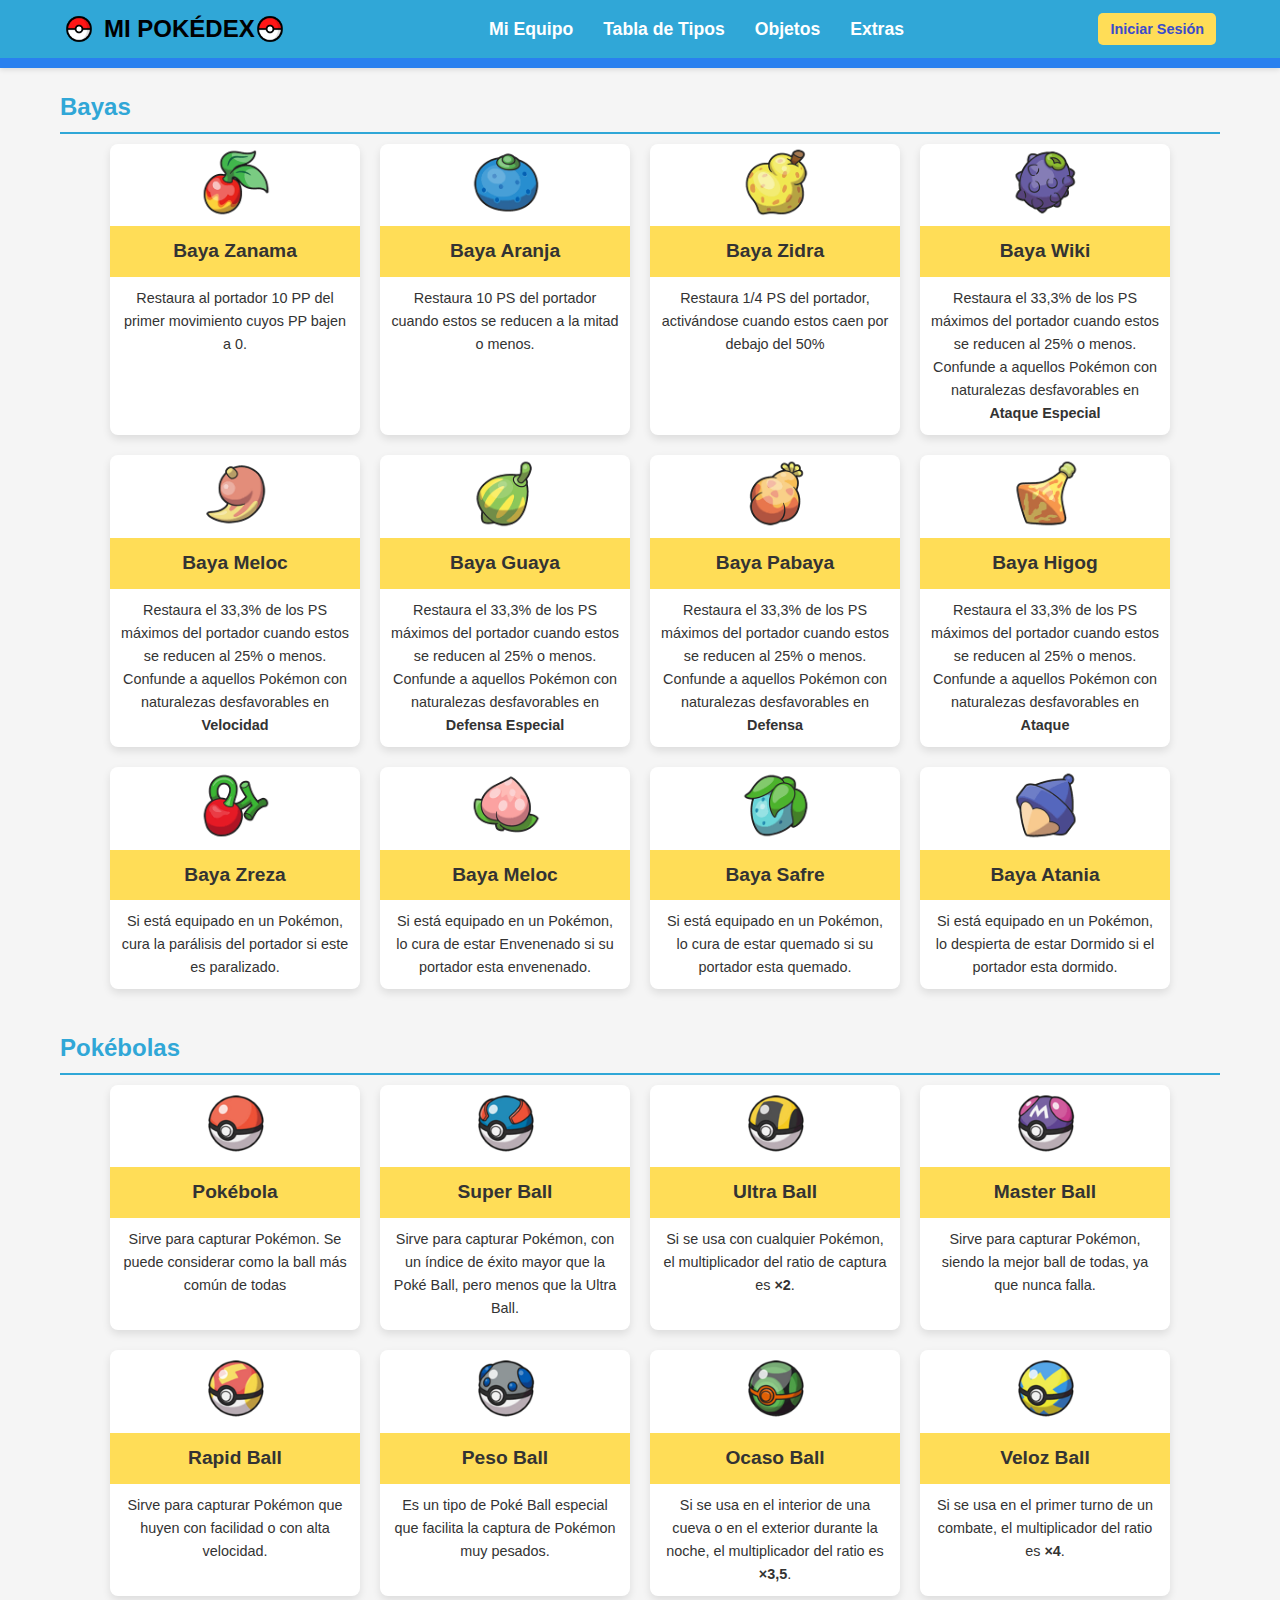
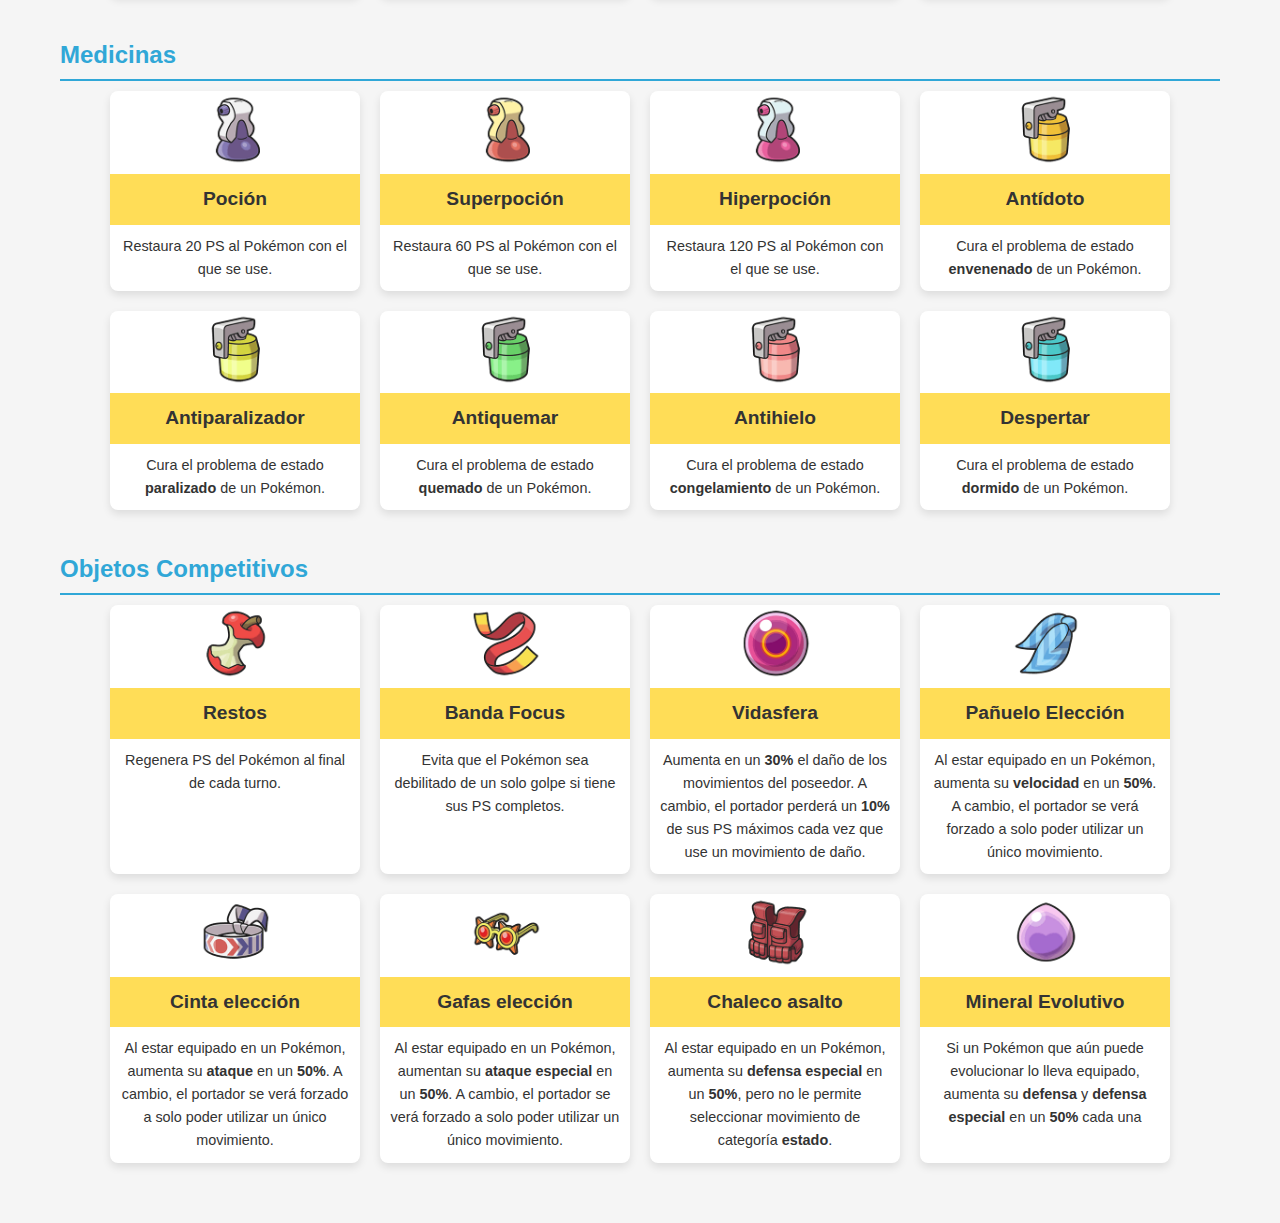
==== objetos.html @ 427c8044 "Se agregó sección "Objetos", utilizando flexbox y propiedades de posicionamiento CSS." ====
<!DOCTYPE html>
<html lang="es">
<head>
    <meta charset="UTF-8">
    <meta name="viewport" content="width=device-width, initial-scale=1.0">
    <title>Objetos - Mi Pokédex</title>
    <link rel="stylesheet" href="css/styles.css">
    <link rel="stylesheet" href="css/objects.css">
</head>
<body>
    <nav class="navbar">

        <div class="logo">
            <img src="images/pokeball_icon.png" alt="Pokébola" class="pokeball">
            <span class="title">Mi Pokédex</span>
            <img src="images/pokeball_icon.png" alt="Pokébola" class="pokeball">
        </div>
        <button class="menu-toggle" onclick="toggleMenu()">&#9776;</button>
        <ul class="nav-links">
            <li><a href="index.html">Mi Equipo</a></li>
            <li><a href="#">Tabla de Tipos</a></li>
            <li><a href="objetos.html">Objetos</a></li>
            <li><a href="#extras">Extras</a></li>
        </ul>
        <div class="actions">
            <button class="btn-login">Iniciar Sesión</button>
        </div>
    </nav>
    <main class="container">
        <!-- Bayas -->
        <section class="category">
            <h2>Bayas</h2>
            <div class="items">
                <div class="item">
                    <img src="images/baya_zanama.png" alt="Baya Zanama">
                    <h3>Baya Zanama</h3>
                    <p>Restaura al portador 10 PP del primer movimiento cuyos PP bajen a 0.</p>
                </div>
                <div class="item">
                    <img src="images/baya_aranja.png" alt="Baya Aranja">
                    <h3>Baya Aranja</h3>
                    <p>Restaura 10 PS del portador cuando estos se reducen a la mitad o menos.</p>
                </div>
                <div class="item">
                    <img src="images/baya_zidra.png" alt="Baya Zidra">
                    <h3>Baya Zidra</h3>
                    <p>Restaura 1/4 PS del portador, activándose cuando estos caen por debajo del 50%</p>
                </div>
                <div class="item">
                    <img src="images/baya_wiki.png" alt="Baya Wiki">
                    <h3>Baya Wiki</h3>
                    <p>Restaura el 33,3% de los PS máximos del portador cuando estos se reducen al 25% o menos. Confunde a aquellos Pokémon con naturalezas desfavorables en <b>Ataque Especial</b></p>
                </div>
                <div class="item">
                    <img src="images/baya_ango.png" alt="Baya Ango">
                    <h3>Baya Meloc</h3>
                    <p>Restaura el 33,3% de los PS máximos del portador cuando estos se reducen al 25% o menos. Confunde a aquellos Pokémon con naturalezas desfavorables en <b>Velocidad</b></p>
                </div>
                <div class="item">
                    <img src="images/baya_guaya.png" alt="Baya Guaya">
                    <h3>Baya Guaya</h3>
                    <p>Restaura el 33,3% de los PS máximos del portador cuando estos se reducen al 25% o menos. Confunde a aquellos Pokémon con naturalezas desfavorables en <b>Defensa Especial</b></p>
                </div>
                <div class="item">
                    <img src="images/baya_pabaya.png" alt="Baya Pabaya">
                    <h3>Baya Pabaya</h3>
                    <p>Restaura el 33,3% de los PS máximos del portador cuando estos se reducen al 25% o menos. Confunde a aquellos Pokémon con naturalezas desfavorables en <b>Defensa</b></p>
                </div>
                <div class="item">
                    <img src="images/baya_higog.png" alt="Baya Higog">
                    <h3>Baya Higog</h3>
                    <p>Restaura el 33,3% de los PS máximos del portador cuando estos se reducen al 25% o menos. Confunde a aquellos Pokémon con naturalezas desfavorables en <b>Ataque</b></p>
                </div>
                <div class="item">
                    <img src="images/baya_zreza.png" alt="Baya Zreza">
                    <h3>Baya Zreza</h3>
                    <p>Si está equipado en un Pokémon, cura la parálisis del portador si este es paralizado.</p>
                </div>
                <div class="item">
                    <img src="images/baya_meloc.png" alt="Baya Meloc">
                    <h3>Baya Meloc</h3>
                    <p>Si está equipado en un Pokémon, lo cura de estar Envenenado si su portador esta envenenado.</p>
                </div>
                <div class="item">
                    <img src="images/baya_safre.png" alt="Baya Safre">
                    <h3>Baya Safre</h3>
                    <p>Si está equipado en un Pokémon, lo cura de estar quemado si su portador esta quemado.</p>
                </div>
                <div class="item">
                    <img src="images/baya_atania.png" alt="Baya Atania">
                    <h3>Baya Atania</h3>
                    <p>Si está equipado en un Pokémon, lo despierta de estar Dormido si el portador esta dormido.</p>
                </div>
            </div>
        </section>
        <!-- Pokébolas -->
        <section class="category">
            <h2>Pokébolas</h2>
            <div class="items">
                <div class="item">
                    <img src="images/pokeball.png" alt="Pokéball">
                    <h3>Pokébola</h3>
                    <p>Sirve para capturar Pokémon. Se puede considerar como la ball más común de todas</p>
                </div>
                <div class="item">
                    <img src="images/superball.png" alt="Super Ball">
                    <h3>Super Ball</h3>
                    <p>Sirve para capturar Pokémon, con un índice de éxito mayor que la Poké Ball, pero menos que la Ultra Ball.</p>
                </div>
                <div class="item">
                    <img src="images/ultraball.png" alt="Ultra Ball">
                    <h3>Ultra Ball</h3>
                    <p>Si se usa con cualquier Pokémon, el multiplicador del ratio de captura es <b>×2</b>.</p>
                </div>
                <div class="item">
                    <img src="images/masterball.png" alt="Master Ball">
                    <h3>Master Ball</h3>
                    <p>Sirve para capturar Pokémon, siendo la mejor ball de todas, ya que nunca falla.</p>
                </div>
                <div class="item">
                    <img src="images/rapidball.png" alt="Rapid Ball">
                    <h3>Rapid Ball</h3>
                    <p>Sirve para capturar Pokémon que huyen con facilidad o con alta velocidad.</p>
                </div>
                <div class="item">
                    <img src="images/pesoball.png" alt="Peso Ball">
                    <h3>Peso Ball</h3>
                    <p>Es un tipo de Poké Ball especial que facilita la captura de Pokémon muy pesados.</p>
                </div>
                <div class="item">
                    <img src="images/ocasoball.png" alt="Ocaso Ball">
                    <h3>Ocaso Ball</h3>
                    <p>Si se usa en el interior de una cueva o en el exterior durante la noche, el multiplicador del ratio es <b>×3,5</b>.</p>
                </div>
                <div class="item">
                    <img src="images/velozball.png" alt="Veloz Ball">
                    <h3>Veloz Ball</h3>
                    <p>Si se usa en el primer turno de un combate, el multiplicador del ratio es <b>×4</b>.</p>
                </div>
            </div>
        </section>
        <!-- Medicinas -->
        <section class="category">
            <h2>Medicinas</h2>
            <div class="items">
                <div class="item">
                    <img src="images/pocion.png" alt="Poción">
                    <h3>Poción</h3>
                    <p>Restaura 20 PS al Pokémon con el que se use.</p>
                </div>
                <div class="item">
                    <img src="images/superpocion.png" alt="Superpoción">
                    <h3>Superpoción</h3>
                    <p>Restaura 60 PS al Pokémon con el que se use.</p>
                </div>
                <div class="item">
                    <img src="images/hiperpocion.png" alt="Hiperpoción">
                    <h3>Hiperpoción</h3>
                    <p>Restaura 120 PS al Pokémon con el que se use.</p>
                </div>
                <div class="item">
                    <img src="images/antidoto.png" alt="Antídoto">
                    <h3>Antídoto</h3>
                    <p>Cura el problema de estado <b>envenenado</b> de un Pokémon.</p>
                </div>
                <div class="item">
                    <img src="images/antiparalizador.png" alt="Antiparalizador">
                    <h3>Antiparalizador</h3>
                    <p>Cura el problema de estado <b>paralizado</b> de un Pokémon.</p>
                </div>
                <div class="item">
                    <img src="images/antiquemar.png" alt="Antiquemar">
                    <h3>Antiquemar</h3>
                    <p>Cura el problema de estado <b>quemado</b> de un Pokémon.</p>
                </div>
                <div class="item">
                    <img src="images/antihielo.png" alt="Antihielo">
                    <h3>Antihielo</h3>
                    <p>Cura el problema de estado <b>congelamiento</b> de un Pokémon.</p>
                </div>
                <div class="item">
                    <img src="images/despertar.png" alt="Despertar">
                    <h3>Despertar</h3>
                    <p>Cura el problema de estado <b>dormido</b> de un Pokémon.</p>
                </div>
            </div>
        </section>
        <!-- Objetos Competitivos -->
        <section class="category">
            <h2>Objetos Competitivos</h2>
            <div class="items">
                <div class="item">
                    <img src="images/restos.png" alt="Restos">
                    <h3>Restos</h3>
                    <p>Regenera PS del Pokémon al final de cada turno.</p>
                </div>
                <div class="item">
                    <img src="images/banda_aguante.png" alt="Banda Aguante">
                    <h3>Banda Focus</h3>
                    <p>Evita que el Pokémon sea debilitado de un solo golpe si tiene sus PS completos.</p>
                </div>
                <div class="item">
                    <img src="images/vidasfera.png" alt="Vidasfera">
                    <h3>Vidasfera</h3>
                    <p>Aumenta en un <b>30%</b> el daño de los movimientos del poseedor. A cambio, el portador perderá un <b>10%</b> de sus PS máximos cada vez que use un movimiento de daño.</p>
                </div>
                <div class="item">
                    <img src="images/panuelo_eleccion.png" alt="Pañuelo elección">
                    <h3>Pañuelo Elección</h3>
                    <p>Al estar equipado en un Pokémon, aumenta su <b>velocidad</b> en un <b>50%</b>. A cambio, el portador se verá forzado a solo poder utilizar un único movimiento.</p>
                </div>
                <div class="item">
                    <img src="images/cinta_eleccion.png" alt="Cinta elección">
                    <h3>Cinta elección</h3>
                    <p>Al estar equipado en un Pokémon, aumenta su <b>ataque</b> en un <b>50%</b>. A cambio, el portador se verá forzado a solo poder utilizar un único movimiento.</p>
                </div>
                <div class="item">
                    <img src="images/gafas_eleccion.png" alt="Gafas elección">
                    <h3>Gafas elección</h3>
                    <p>Al estar equipado en un Pokémon, aumentan su <b>ataque especial</b> en un <b>50%</b>. A cambio, el portador se verá forzado a solo poder utilizar un único movimiento.</p>
                </div>
                <div class="item">
                    <img src="images/chaleco_asalto.png" alt="Chaleco asalto">
                    <h3>Chaleco asalto</h3>
                    <p>Al estar equipado en un Pokémon, aumenta su <b>defensa especial</b> en un <b>50%</b>, pero no le permite seleccionar movimiento de categoría <b>estado</b>.</p>
                </div>
                <div class="item">
                    <img src="images/mineral_evolutivo.png" alt="Mineral Evolutivo">
                    <h3>Mineral Evolutivo</h3>
                    <p>Si un Pokémon que aún puede evolucionar lo lleva equipado, aumenta su <b>defensa</b> y <b>defensa especial</b> en un <b>50%</b> cada una</p>
                </div>
            </div>
        </section>
    </main>
</body>
</html>
---- css/styles.css ----
* {
    padding: 0;
    margin: 0;
    box-sizing: border-box;
}

/* Estilo general */
body {
    font-family: "Poppins", sans-serif;
    line-height: 1.6;
    margin: 0;
    background-color: #f0f8ff; /* Alice Blue */
    color: #333;
    box-sizing: border-box;
}
/* General */
.navbar {
    display: flex;
    justify-content: space-between; /* Distribuye los elementos de forma equitativa */
    align-items: center; /* Alinea verticalmente los elementos */
    background-color: #30A7D7;
    padding: 10px 5%; /* Reduce el padding para que no sea tan ancho */
    color: white;
    box-shadow: 0 2px 5px rgba(0, 0, 0, 0.1);
    border-bottom: 10px solid #2980EF;
    position: relative;
}

/* Logo */
.logo {
    display: flex;
    align-items: center; /* Alinea el logo verticalmente */
}

.logo .pokeball {
    width: 30px;
    height: auto;
    margin-right: 10px; /* Da espacio al título */
}

.logo .title {
    font-size: 1.5em;
    font-weight: bold;
    text-transform: uppercase;
}

/* Enlaces de navegación */
.nav-links {
    list-style: none;
    padding: 0;
    margin: 0;
    display: flex;
    justify-content: center; /* Centra los enlaces */
    flex-grow: 1; /* Permite que ocupe el espacio restante */
}

.nav-links li {
    margin: 0 15px; /* Espaciado entre los enlaces */
}

.nav-links a {
    text-decoration: none;
    color: white;
    font-weight: bold;
    font-size: 1.1em;
    transition: color 0.3s;
}

.nav-links a:hover {
    color: #FFDD57;
}

/* Botón de inicio de sesión */
.actions {
    display: flex;
    justify-content: flex-end; /* Alinea el botón a la derecha */
    align-items: center;
}

.btn-login {
    background-color: #FFDD57;
    border: none;
    padding: 8px 12px;
    border-radius: 5px;
    color: #3B4CCA;
    font-weight: bold;
    cursor: pointer;
    font-size: 0.9em;
    transition: background-color 0.3s;
}

.btn-login:hover {
    background-color: #FFC107;
}
.menu-toggle{
    display: none;
}

/* Media Queries para Pantallas Pequeñas */
@media (max-width: 930px) {
    .navbar {
        padding: 10px 5%; /* Ajuste de padding para pantallas pequeñas */
        flex-direction: column; /* Apila los elementos de la navbar */
        align-items: center; /* Centra los elementos en la pantalla */
    }

    /* Logo */
    .logo {
        display: flex;
        justify-content: center; /* Centra el logo */
        margin-bottom: 10px; /* Espacio debajo del logo */
    }

    .logo .pokeball {
        width: 25px; /* Ajusta el tamaño del logo */
        height: auto;
        margin-right: 8px; /* Espacio entre la pokeball y el título */
    }

    .logo .title {
        font-size: 1.2em; /* Reduce el tamaño del texto */
    }

    /* Enlaces de navegación */
    .nav-links {
        list-style: none;
        padding: 0;
        margin: 0;
        display: none; /* Oculta los enlaces de forma predeterminada */
        flex-direction: column; /* Los enlaces estarán en columna */
        align-items: center; /* Centra los enlaces */
        width: 100%; /* Asegura que los enlaces ocupen toda la pantalla */
        text-align: center;
    }

    .nav-links li {
        margin: 10px 0; /* Espacio entre los enlaces */
    }

    .nav-links a {
        text-decoration: none;
        color: white;
        font-weight: bold;
        font-size: 1.1em;
        transition: color 0.3s;
    }

    .nav-links a:hover {
        color: #FFDD57;
    }

    /* Botón de inicio de sesión */
    .actions {
        display: flex;
        justify-content: center; /* Centra el botón de inicio de sesión */
        margin-top: 10px; /* Espacio superior */
        width: 100%; /* Asegura que el botón ocupe toda la pantalla */
    }

    .btn-login {
        background-color: #FFDD57;
        border: none;
        padding: 12px 20px;
        border-radius: 5px;
        color: #3B4CCA;
        font-weight: bold;
        cursor: pointer;
        font-size: 1em;
        transition: background-color 0.3s;
        width: 50%; /* El botón ocupará el 80% del ancho de la pantalla */
        text-align: center;
    }

    .btn-login:hover {
        background-color: #FFC107;
    }

    /* Botón de menú hamburguesa */
    .menu-toggle {
        display: block; /* Muestra el botón de menú hamburguesa en pantallas pequeñas */
        background-color: #30A7D7;
        border: none;
        color: white;
        font-size: 1.5em;
        padding: 10px;
        cursor: pointer;
        position: absolute;
        right: 10px;
        top: 10px;
    }

    /* Mostrar el menú cuando se haga clic en el menú hamburguesa */
    .nav-links.active {
        display: flex; /* Muestra los enlaces de navegación cuando se activa */
    }

    .pokemon {
        height: 1500px;
    }
}

/* Header */
#main-header {
    background-color: #30A7D7;
    color: white;
    text-align: center;
    padding: 1em;
    border-bottom: 10px solid #2980EF;
}

.header-icon {
    display: inline-block;
    width: 40px;
    height: auto;
    vertical-align: middle;
    margin: 0 15px;
}

.title {
    display: inline-block;
    margin: 0;
    color: black;
    vertical-align: middle;
}

/* Pokedex */
.pokedex {
    padding: 1em;
    text-align: center;
}

.pokedex h2 {
    margin: 30px 0;
    font-size: 1.8em;
}

.pokedex h3 {
    text-align: left; /* Asegura que todos los h3 estén alineados a la izquierda */
    margin: 20px 0; /* Separación superior e inferior */
    font-size: 1.5em;
    color: #555;
}

.pokemon {
    display: inline-block;
    width: 40%; /* Ajuste para permitir dos por fila */
    min-width: 300px;
    margin: 1%;
    background-color: #ffffff;
    border: 1px solid #ddd;
    border-radius: 8px;
    vertical-align: top; /* Alinear correctamente */
    transition: transform 0.3s;
}

.pokemon:hover {
    transform: scale(1.05);
    box-shadow: 0 4px 8px rgba(0, 0, 0, 0.2);
}

/* Estilo del nombre del Pokémon */
.pokemon-name {
    display: block;
    font-size: 1.5em;
    color: #333333; /* Gris oscuro */
    margin-bottom: 0.5em;
    text-transform: uppercase;
}

/* Imagen del Pokémon */
.pokemon img {
    display: block;
    width: 250px;
    height: auto;
    margin: 0 auto 1em;
}

/* Tipos */
.type {
    display: inline-block;
    padding: 0.3em 0.6em;
    border-radius: 4px;
    color: white;
    font-size: 1em;
    text-transform: capitalize;
}

.water {
    background-color: #2980EF; /* Dodger Blue */
}

.electric {
    background-color: #FAC000; /* Amarillo eléctrico */
}

.fire {
    background-color: #E62829; /* Tomato */
}
.flying {
    background-color: #81B9EF;
}
.grass {
    background-color: #3FA129;
}
.poison {
    background-color: #8F41CB;
}
.fairy {
    background-color: #EF71EF;
}
.ghost {
    background-color: #704170;
}
.normal {
    background-color: #9FA19F;
}

.moves .electric {
    background-color: rgb(250, 192, 0, 0.5);
}

.moves .electric:hover {
    background-color: rgb(250, 192, 0, 1);
    color: white;
}

.moves .steel {
    background-color: rgb(96, 162, 185, 0.5);
}

.moves .steel:hover {
    background-color: rgb(96, 162, 185, 1);
    color: white;
}

.moves .normal {
    background-color: rgb(159, 161, 159, 0.5);
}

.moves .normal:hover {
    background-color: rgb(159, 161, 159, 1);
    color: white;
}

.moves .fire {
    background-color: rgb(230, 40, 41, 0.5);
}

.moves .fire:hover {
    background-color: rgb(230, 40, 41, 1);
    color: white;
}

.moves .dragon {
    background-color: rgb(80, 97, 225, 0.5);
}

.moves .dragon:hover {
    background-color: rgb(80, 97, 225, 1);
    color: white;
}

.moves .ground {
    background-color: rgb(145, 82, 33, 0.5);
}

.moves .ground:hover {
    background-color: rgb(145, 82, 33, 1);
    color: white;
}

.moves .flying {
    background-color: rgb(129, 185, 239, 0.5);
}

.moves .flying:hover {
    background-color: rgb(129, 185, 239, 1);
    color: white;
}

.moves .grass {
    background-color: rgb(63, 161, 41, 0.5);
}

.moves .grass:hover {
    background-color: rgb(63, 161, 41, 1);
    color: white;
}

.moves .poison {
    background-color: rgb(143, 65, 203, 0.5);
}

.moves .poison:hover {
    background-color: rgb(143, 65, 203, 1);
    color: white;
}

.moves .ghost {
    background-color: rgb(112, 65, 112, 0.5);
}

.moves .ghost:hover {
    background-color: rgb(112, 65, 112, 1);
    color: white;
}

.moves .psychic {
    background-color: rgb(239, 65, 121, 0.5);
}

.moves .psychic:hover {
    background-color: rgb(239, 65, 121, 1);
    color: white;
}

.moves .dark {
    background-color: rgb(80, 65, 63, 0.5);
}

.moves .dark:hover {
    background-color: rgb(80, 65, 63, 1);
    color: white;
}

.moves .fairy {
    background-color: rgb(239, 113, 239, 0.5);
}

.moves .fairy:hover {
    background-color: rgb(239, 113, 239, 1);
    color: white;
}

.moves .fighting {
    background-color: rgb(255, 128, 0, 0.5);
}

.moves .fighting:hover {
    background-color: rgb(255, 128, 0, 1);
    color: white;
}

/* Estadísticas */
.stats {
    display: block;
    font-size: 1em;
    margin-top: 0.5em;
    text-align: left;
    padding: 0 1em;
}

.stats p {
    margin: 15px 0;
    margin-left: 10px;
}


/* Pseudoclases */
.pokemon:active {
    background-color: #ffcccb; /* Misty Rose */
    border-color: #ff4500; /* Orange Red */
}
/* Evoluciones */
.evolutions {
    margin-top: 1em;
    padding: 0 1em;
}

.evolution-line {
    display: inline-block;
    text-align: center;
    margin: 1em 0;
}

.evolution-stage {
    display: inline-block;
    text-align: center;
    margin: 0 10px;
    vertical-align: middle;
    position: relative;
}

.evolution-stage img {
    display: inline-block;
    width: 100px;
    height: auto;
}

.arrow {
    display: inline-block;
    font-size: 2em;
    color: #333;
    vertical-align: middle;
    position: relative;
    top: -20px;
    margin: 0 5px;
}

/* Movimientos */
.moves {
    margin-top: 1em;
    margin-bottom: 1.5em;
    padding: 0 1em;
}

.moves ul {
    list-style-type: none;
    padding: 0;
}

.moves li {
    background-color: #fff8dc; /* Cornsilk */
    margin: 5px 50px;
    padding: 5px;
    border-radius: 4px;
    border: 1px solid #ddd;
}
---- css/objects.css ----
/* General */
body {
    font-family: "Poppins", sans-serif;
    margin: 0;
    padding: 0;
    box-sizing: border-box;
    background-color: #f5f5f5;
    color: #333;
}

/* Header */
.header {
    background-color: #30A7D7;
    color: white;
    text-align: center;
    padding: 20px 10px;
    position: relative;
}

.header h1 {
    margin: 0;
    font-size: 2em;
    text-transform: uppercase;
}

/* Main container */
.container {
    padding: 20px;
    max-width: 1200px;
    margin: 0 auto;
}

/* Category section */
.category {
    margin-bottom: 40px;
}

.category h2 {
    text-align: left;
    color: #30A7D7;
    margin-bottom: 10px;
    border-bottom: 2px solid #30A7D7;
    padding-bottom: 5px;
}

/* Items container */
.items {
    display: flex;
    gap: 20px;
    flex-wrap: wrap; /* Responsive */
    justify-content: center;
}

/* Individual item */
.item {
    background: white;
    border-radius: 8px;
    box-shadow: 0 4px 8px rgba(0, 0, 0, 0.1);
    overflow: hidden;
    text-align: center;
    flex: 1 1 calc(25% - 20px); /* 4 items por fila en pantallas grandes */
    max-width: 250px;
    position: relative; /* Para ajustar elementos internamente */
}

.item img {
    width: 30%;
    height: auto;
}

.item h3 {
    background-color: #FFDD57;
    margin: 0;
    padding: 10px;
    font-size: 1.2em;
}

.item p {
    padding: 10px;
    font-size: 0.9em;
}

/* Hover effect */
.item:hover {
    transform: translateY(-5px);
    transition: transform 0.3s ease, box-shadow 0.3s ease;
    box-shadow: 0 6px 12px rgba(0, 0, 0, 0.2);
}

/* Responsive Design */
@media (max-width: 768px) {
    .item {
        flex: 1 1 calc(50% - 20px); /* 2 items por fila en pantallas medianas */
    }
}

@media (max-width: 480px) {
    .item {
        flex: 1 1 100%; /* 1 item por fila en pantallas pequeñas */
    }

    .header h1 {
        font-size: 1.5em;
    }
}
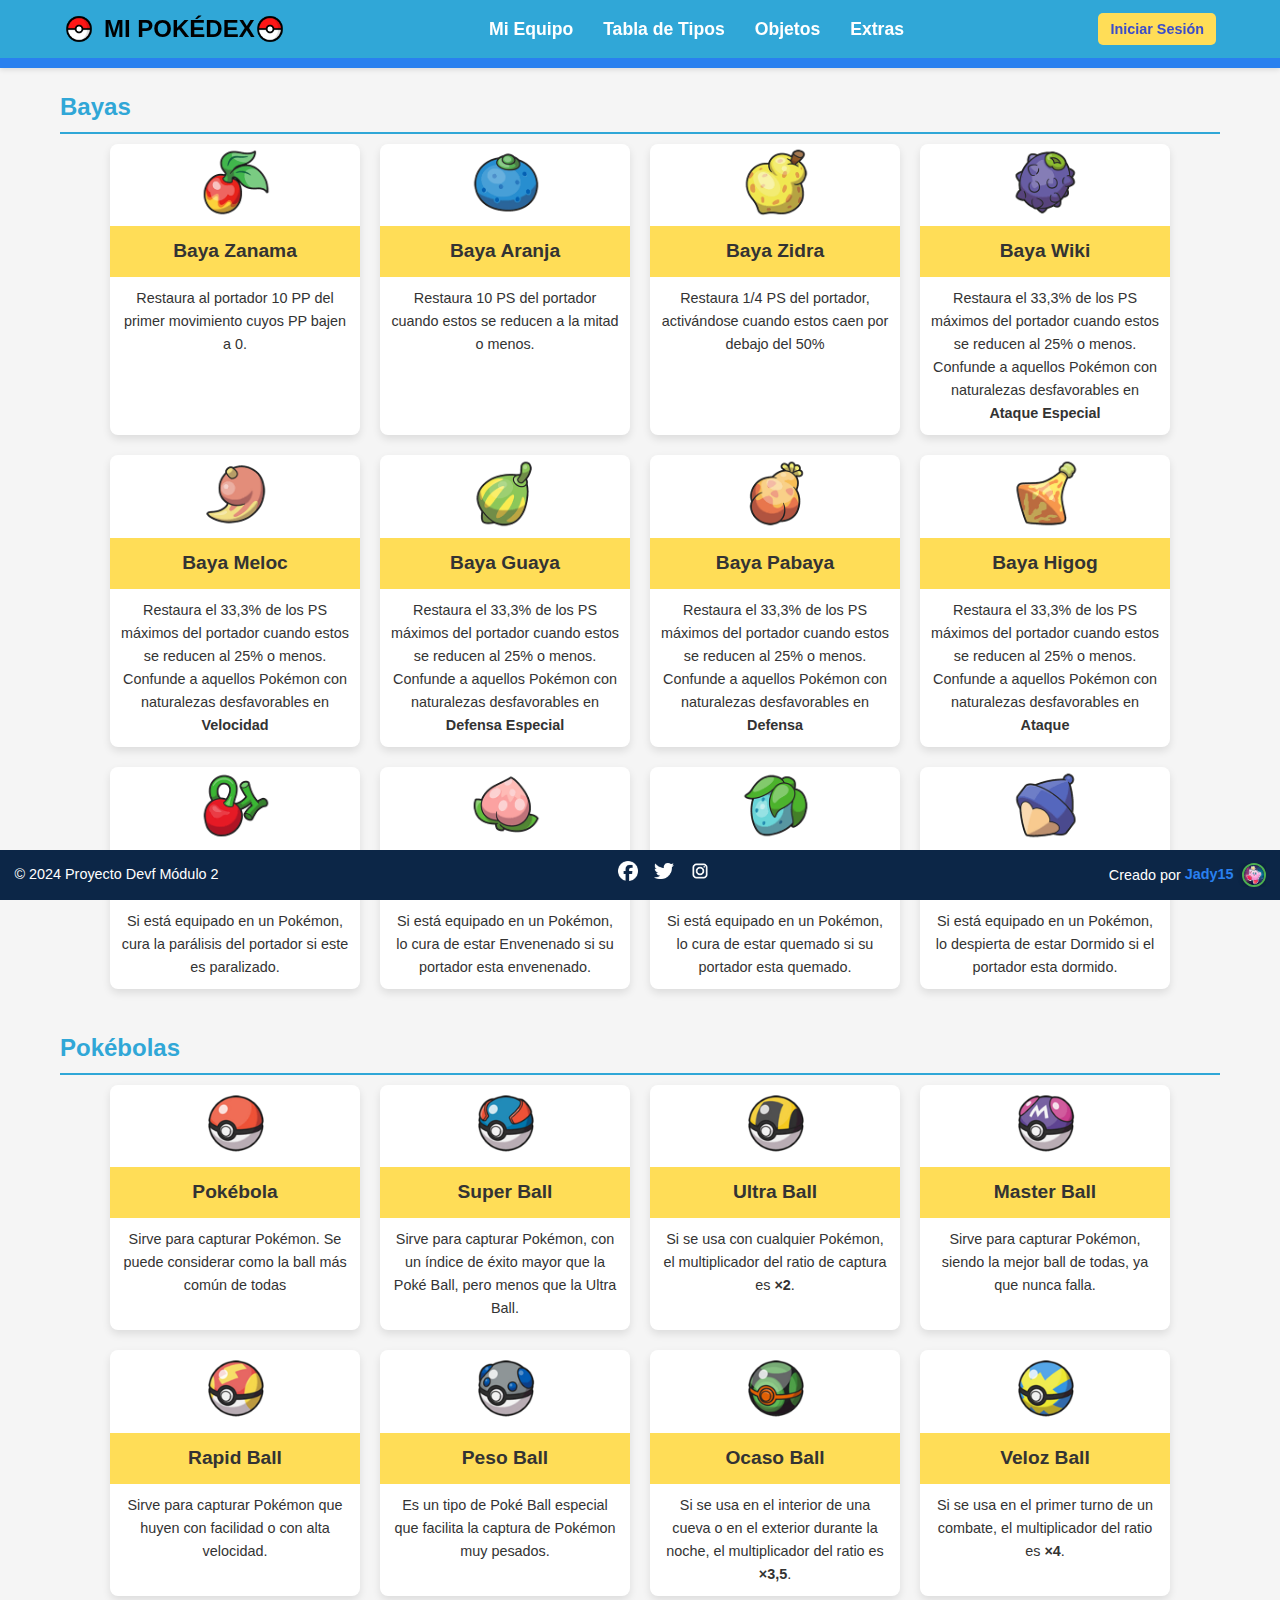
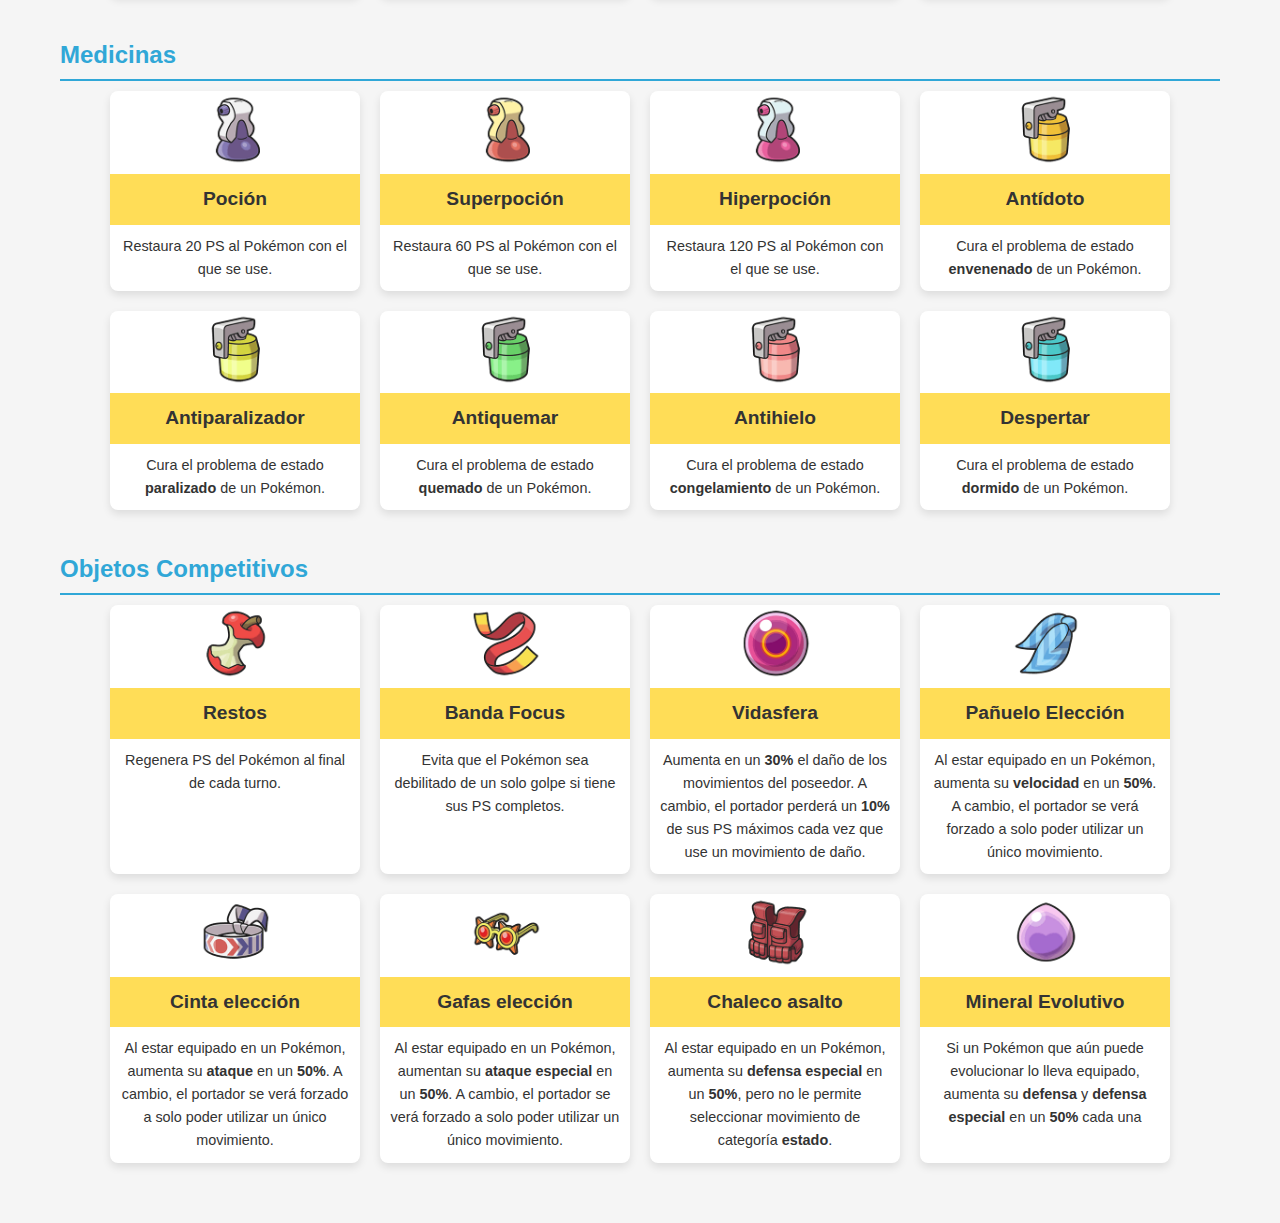
==== commit d91dfdd0: "Integración de footer en la parte inferior de la página." ====
--- a/objetos.html
+++ b/objetos.html
@@ -6,6 +6,12 @@
     <title>Objetos - Mi Pokédex</title>
     <link rel="stylesheet" href="css/styles.css">
     <link rel="stylesheet" href="css/objects.css">
+    <script>
+        function toggleMenu() {
+            const navLinks = document.querySelector('.nav-links');
+            navLinks.classList.toggle('active');  // Cambia la visibilidad de los enlaces de navegación
+        }
+    </script>
 </head>
 <body>
     <nav class="navbar">
@@ -232,5 +238,38 @@
             </div>
         </section>
     </main>
+    <!-- Footer -->
+    <footer class="footer">
+        <!-- Derechos reservados -->
+        <div class="footer-section">
+            <p>&copy; 2024 Proyecto Devf Módulo 2</p>
+        </div>
+        
+        <!-- Redes sociales -->
+        <div class="footer-section social-icons">
+            <a href="https://facebook.com" target="_blank" aria-label="Facebook">
+                <img src="images/facebook-logo.png" alt="Facebook">
+            </a>
+            <a href="https://twitter.com" target="_blank" aria-label="Twitter">
+                <img src="images/twitter-logo.png" alt="Twitter">
+            </a>
+            <a href="https://instagram.com" target="_blank" aria-label="Instagram">
+                <img src="images/instagram-logo.png" alt="Instagram">
+            </a>
+        </div>
+
+        <!-- Autor -->
+        <div class="footer-section">
+            <p>
+                Creado por 
+                <a href="https://github.com/Jady15" target="_blank" class="github-footer">
+                    Jady15 
+                    <span class="profile-photo">
+                        <img src="images/profile.png" alt="Foto de perfil de Jady15">
+                    </span>
+                </a>
+            </p>
+        </div>
+    </footer>
 </body>
 </html>--- a/css/styles.css
+++ b/css/styles.css
@@ -13,6 +13,10 @@
     color: #333;
     box-sizing: border-box;
 }
+
+main {
+    margin-bottom: 75px;
+}
 /* General */
 .navbar {
     display: flex;
@@ -23,7 +27,9 @@
     color: white;
     box-shadow: 0 2px 5px rgba(0, 0, 0, 0.1);
     border-bottom: 10px solid #2980EF;
-    position: relative;
+    position: sticky;
+    top: 0; /* Se pega en la parte superior cuando llegamos a esa posición */
+    z-index: 1000; /* Asegura que se mantenga sobre el contenido */
 }
 
 /* Logo */
@@ -516,3 +522,77 @@
     border-radius: 4px;
     border: 1px solid #ddd;
 }
+
+/* Footer */
+.footer {
+    position: fixed;
+    bottom: 0;
+    left: 0;
+    right: 0;
+    background-color: #0C2647;
+    color: #fff;
+    padding: 0 1em;
+    display: flex;
+    justify-content: space-between;
+    align-items: center;
+    height: 50px;
+    font-family: Arial, sans-serif;
+    font-size: 0.9em;
+}
+
+/* Secciones del footer */
+.footer-section {
+    display: flex;
+    align-items: center;
+    justify-content: flex-start;
+    overflow: hidden; /* Evita desbordamientos */
+}
+
+/* Redes sociales */
+.social-icons a {
+    margin: 0 8px;
+    display: inline-block;
+}
+
+.social-icons img {
+    width: 20px;
+    height: 20px;
+    transition: transform 0.3s;
+}
+
+.social-icons img:hover {
+    transform: scale(1.2);
+}
+
+/* Enlaces */
+.footer a {
+    color: #2980EF;
+    text-decoration: none;
+    font-weight: bold;
+}
+
+.footer a:hover {
+    text-decoration: underline;
+}
+
+/* Foto del perfil */
+.profile-photo img {
+    width: 24px; /* Ajusta el tamaño de la imagen */
+    height: 24px; /* Asegura un tamaño cuadrado */
+    border-radius: 50%; /* Hace la imagen circular */
+    margin-left: 8px; /* Espaciado entre el texto y la foto */
+    vertical-align: middle; /* Alinea la imagen con el texto */
+    border: 2px solid #4CAF50; /* Borde decorativo */
+    box-shadow: 0 0 5px rgba(0, 0, 0, 0.3); /* Sombra para resaltar */
+}
+
+.github-footer {
+    display: inline-flex;
+    align-items: center; /* Alinea texto e imagen en el centro */
+    text-decoration: none;
+}
+
+.github-footer:hover .profile-photo img {
+    transform: scale(1.1); /* Amplía ligeramente al pasar el cursor */
+    transition: transform 0.3s ease;
+}
--- a/css/objects.css
+++ b/css/objects.css
@@ -8,20 +8,11 @@
     color: #333;
 }
 
-/* Header */
-.header {
-    background-color: #30A7D7;
-    color: white;
-    text-align: center;
-    padding: 20px 10px;
-    position: relative;
-}
+.navbar {
 
-.header h1 {
-    margin: 0;
-    font-size: 2em;
-    text-transform: uppercase;
-}
+
+  
+  }
 
 /* Main container */
 .container {
@@ -87,6 +78,108 @@
     box-shadow: 0 6px 12px rgba(0, 0, 0, 0.2);
 }
 
+.menu-toggle{
+    display: none;
+}
+
+@media (max-width: 930px) {
+    .navbar {
+        padding: 10px 5%; /* Ajuste de padding para pantallas pequeñas */
+        flex-direction: column; /* Apila los elementos de la navbar */
+        align-items: center; /* Centra los elementos en la pantalla */
+    }
+
+    /* Logo */
+    .logo {
+        display: flex;
+        justify-content: center; /* Centra el logo */
+        margin-bottom: 10px; /* Espacio debajo del logo */
+    }
+
+    .logo .pokeball {
+        width: 25px; /* Ajusta el tamaño del logo */
+        height: auto;
+        margin-right: 8px; /* Espacio entre la pokeball y el título */
+    }
+
+    .logo .title {
+        font-size: 1.2em; /* Reduce el tamaño del texto */
+    }
+
+    /* Enlaces de navegación */
+    .nav-links {
+        list-style: none;
+        padding: 0;
+        margin: 0;
+        display: none; /* Oculta los enlaces de forma predeterminada */
+        flex-direction: column; /* Los enlaces estarán en columna */
+        align-items: center; /* Centra los enlaces */
+        width: 100%; /* Asegura que los enlaces ocupen toda la pantalla */
+        text-align: center;
+    }
+
+    .nav-links li {
+        margin: 10px 0; /* Espacio entre los enlaces */
+    }
+
+    .nav-links a {
+        text-decoration: none;
+        color: white;
+        font-weight: bold;
+        font-size: 1.1em;
+        transition: color 0.3s;
+    }
+
+    .nav-links a:hover {
+        color: #FFDD57;
+    }
+
+    /* Botón de inicio de sesión */
+    .actions {
+        display: flex;
+        justify-content: center; /* Centra el botón de inicio de sesión */
+        margin-top: 10px; /* Espacio superior */
+        width: 100%; /* Asegura que el botón ocupe toda la pantalla */
+    }
+
+    .btn-login {
+        background-color: #FFDD57;
+        border: none;
+        padding: 12px 20px;
+        border-radius: 5px;
+        color: #3B4CCA;
+        font-weight: bold;
+        cursor: pointer;
+        font-size: 1em;
+        transition: background-color 0.3s;
+        width: 50%; /* El botón ocupará el 80% del ancho de la pantalla */
+        text-align: center;
+    }
+
+    .btn-login:hover {
+        background-color: #FFC107;
+    }
+
+    /* Botón de menú hamburguesa */
+    .menu-toggle {
+        display: block; /* Muestra el botón de menú hamburguesa en pantallas pequeñas */
+        background-color: #30A7D7;
+        border: none;
+        color: white;
+        font-size: 1.5em;
+        padding: 10px;
+        cursor: pointer;
+        position: absolute;
+        right: 10px;
+        top: 10px;
+    }
+
+    /* Mostrar el menú cuando se haga clic en el menú hamburguesa */
+    .nav-links.active {
+        display: flex; /* Muestra los enlaces de navegación cuando se activa */
+    }
+}
+
 /* Responsive Design */
 @media (max-width: 768px) {
     .item {
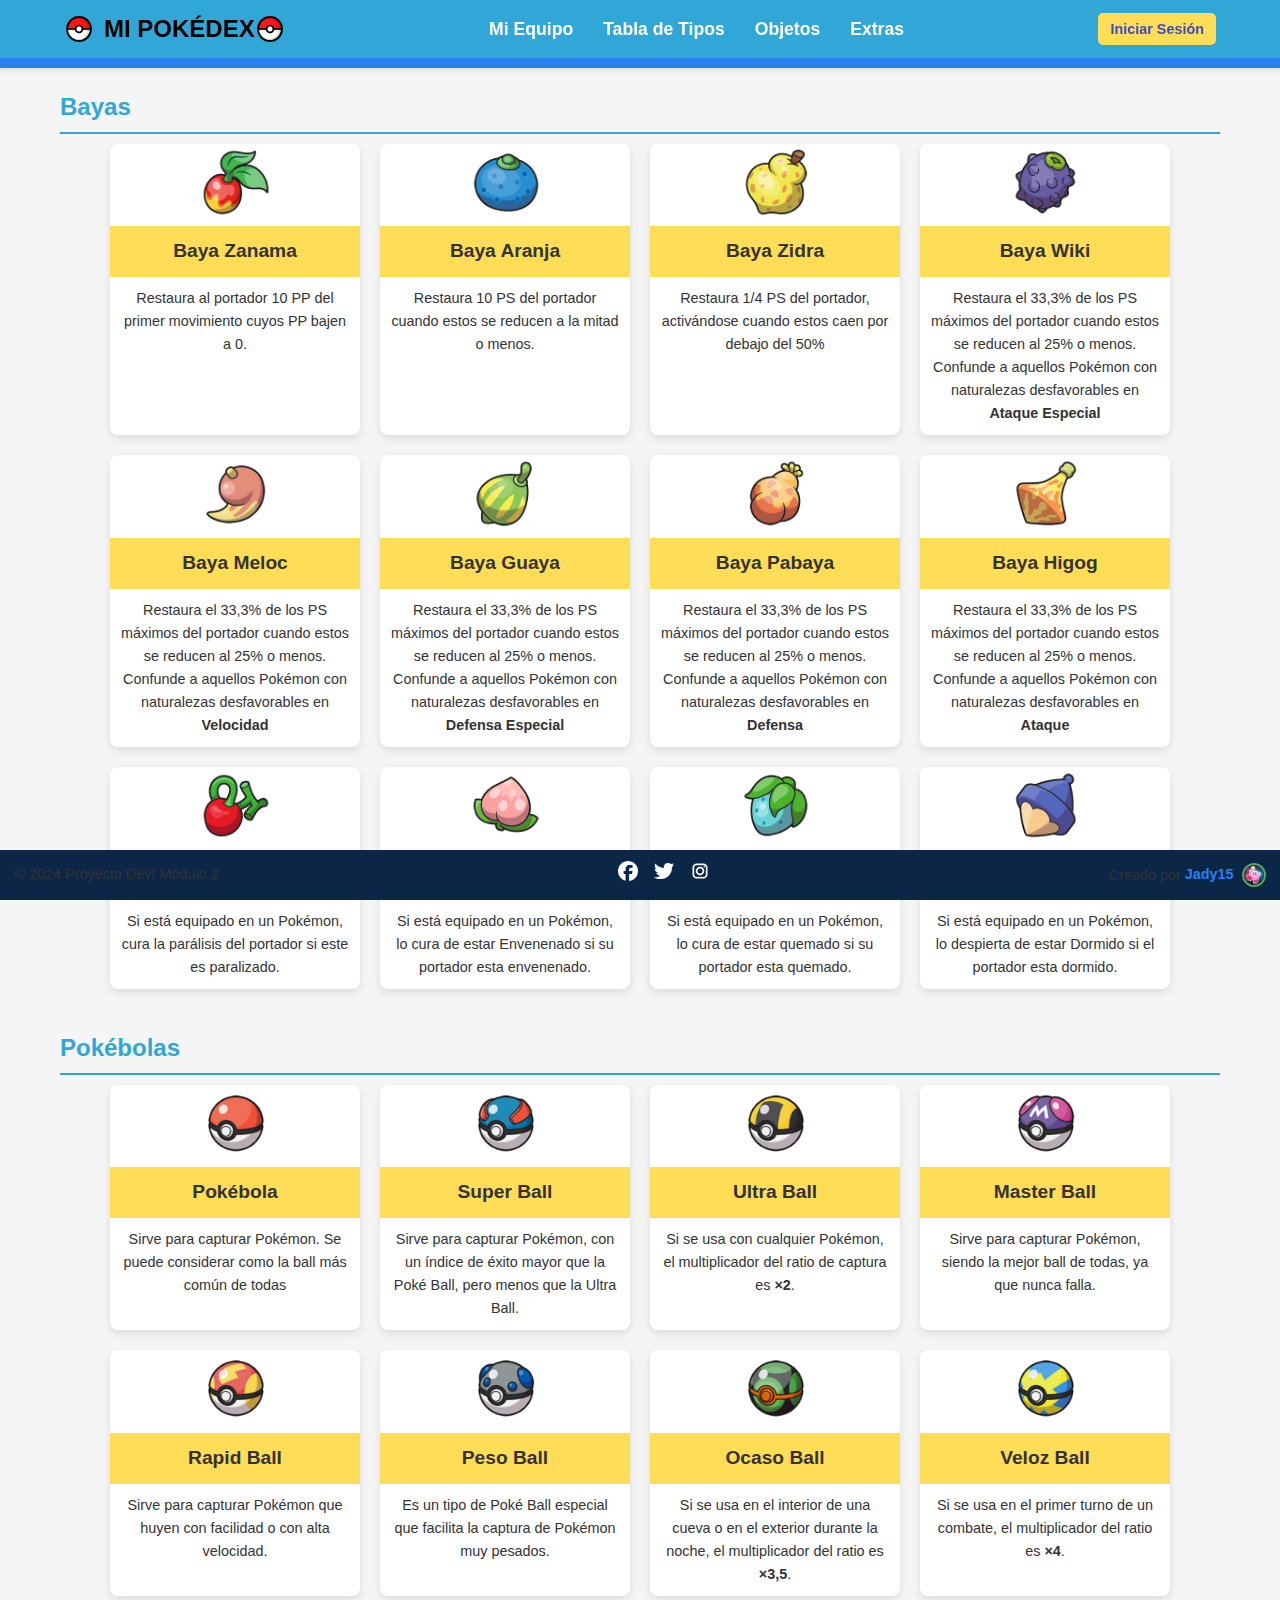
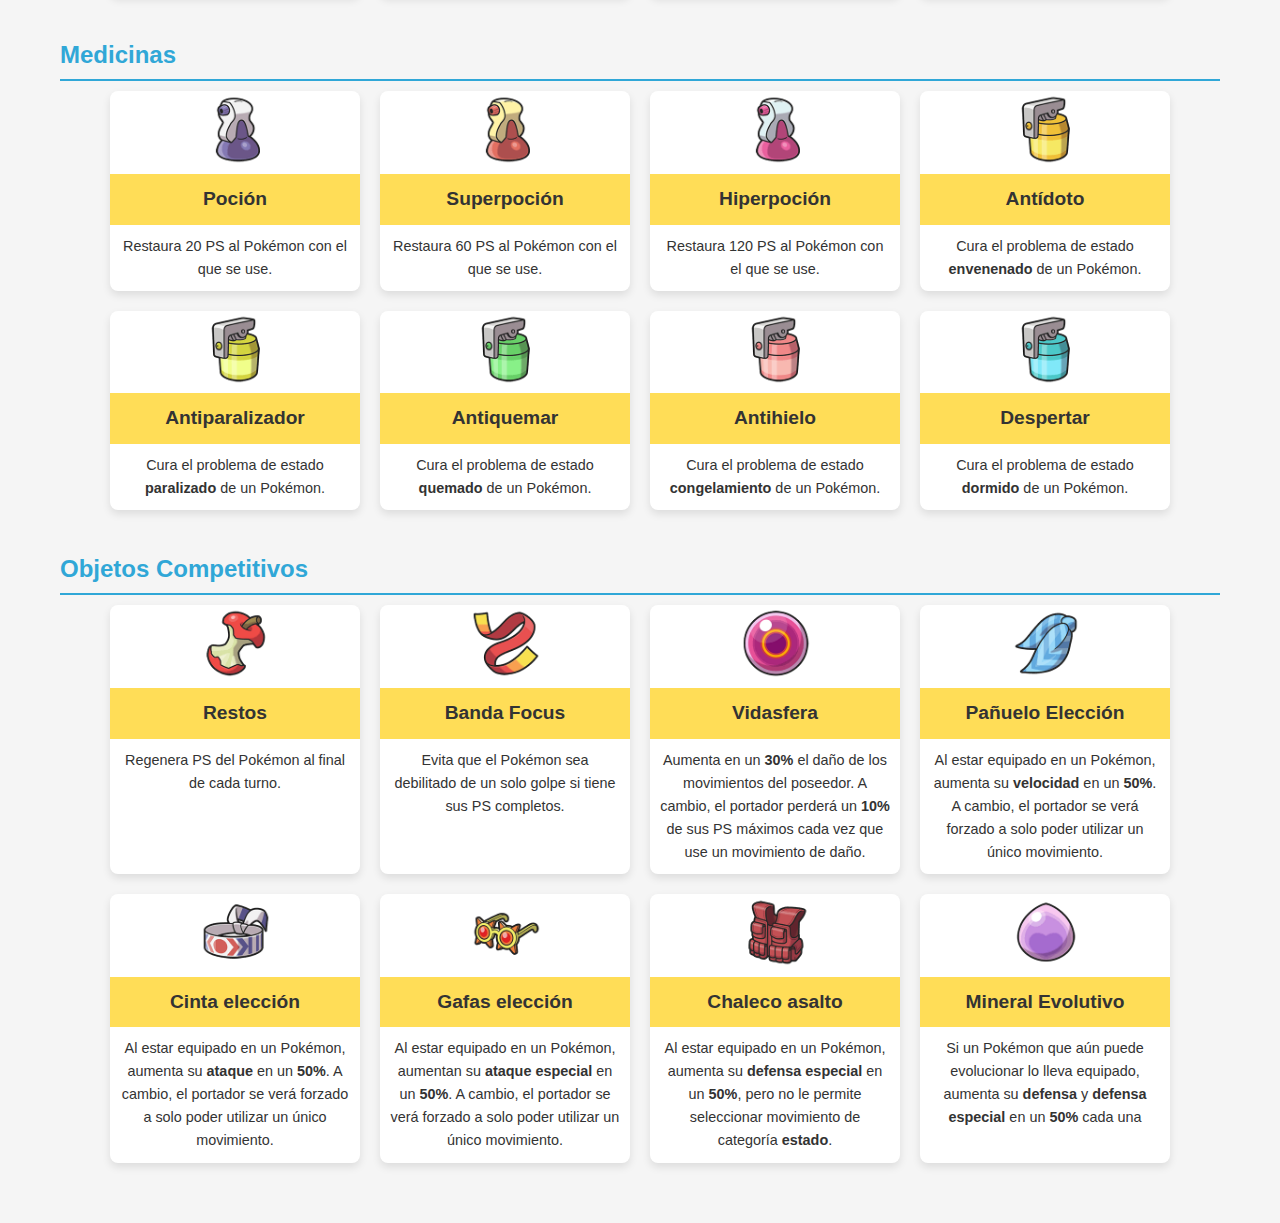
==== commit e54f6edb: "Se añadió sección "Tabla de tipos", enlistando cada tipo elemental junto con sus respectivas fortale" ====
--- a/objetos.html
+++ b/objetos.html
@@ -24,7 +24,7 @@
         <button class="menu-toggle" onclick="toggleMenu()">&#9776;</button>
         <ul class="nav-links">
             <li><a href="index.html">Mi Equipo</a></li>
-            <li><a href="#">Tabla de Tipos</a></li>
+            <li><a href="tabla-tipos.html">Tabla de Tipos</a></li>
             <li><a href="objetos.html">Objetos</a></li>
             <li><a href="#extras">Extras</a></li>
         </ul>
--- a/css/styles.css
+++ b/css/styles.css
@@ -2,6 +2,8 @@
     padding: 0;
     margin: 0;
     box-sizing: border-box;
+    font-family: "Poppins", sans-serif;
+    color: #333;
 }
 
 /* Estilo general */
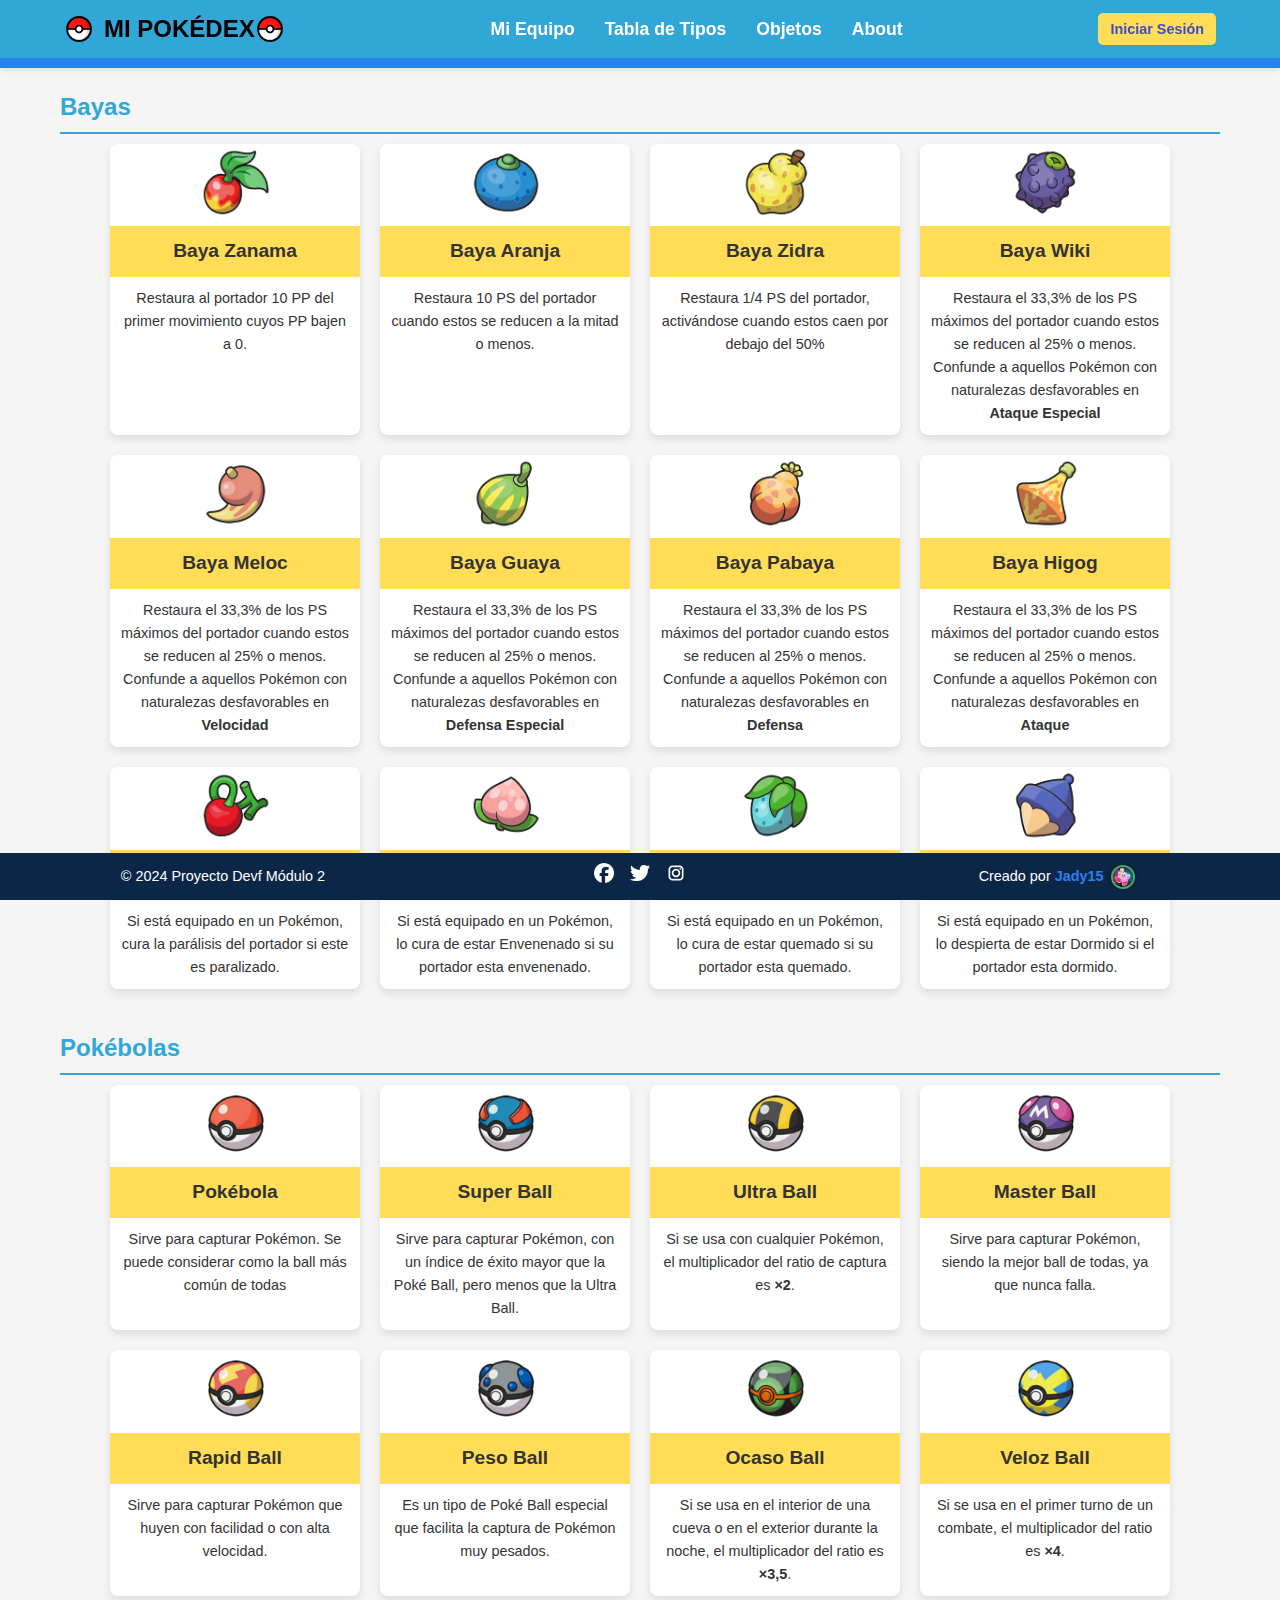
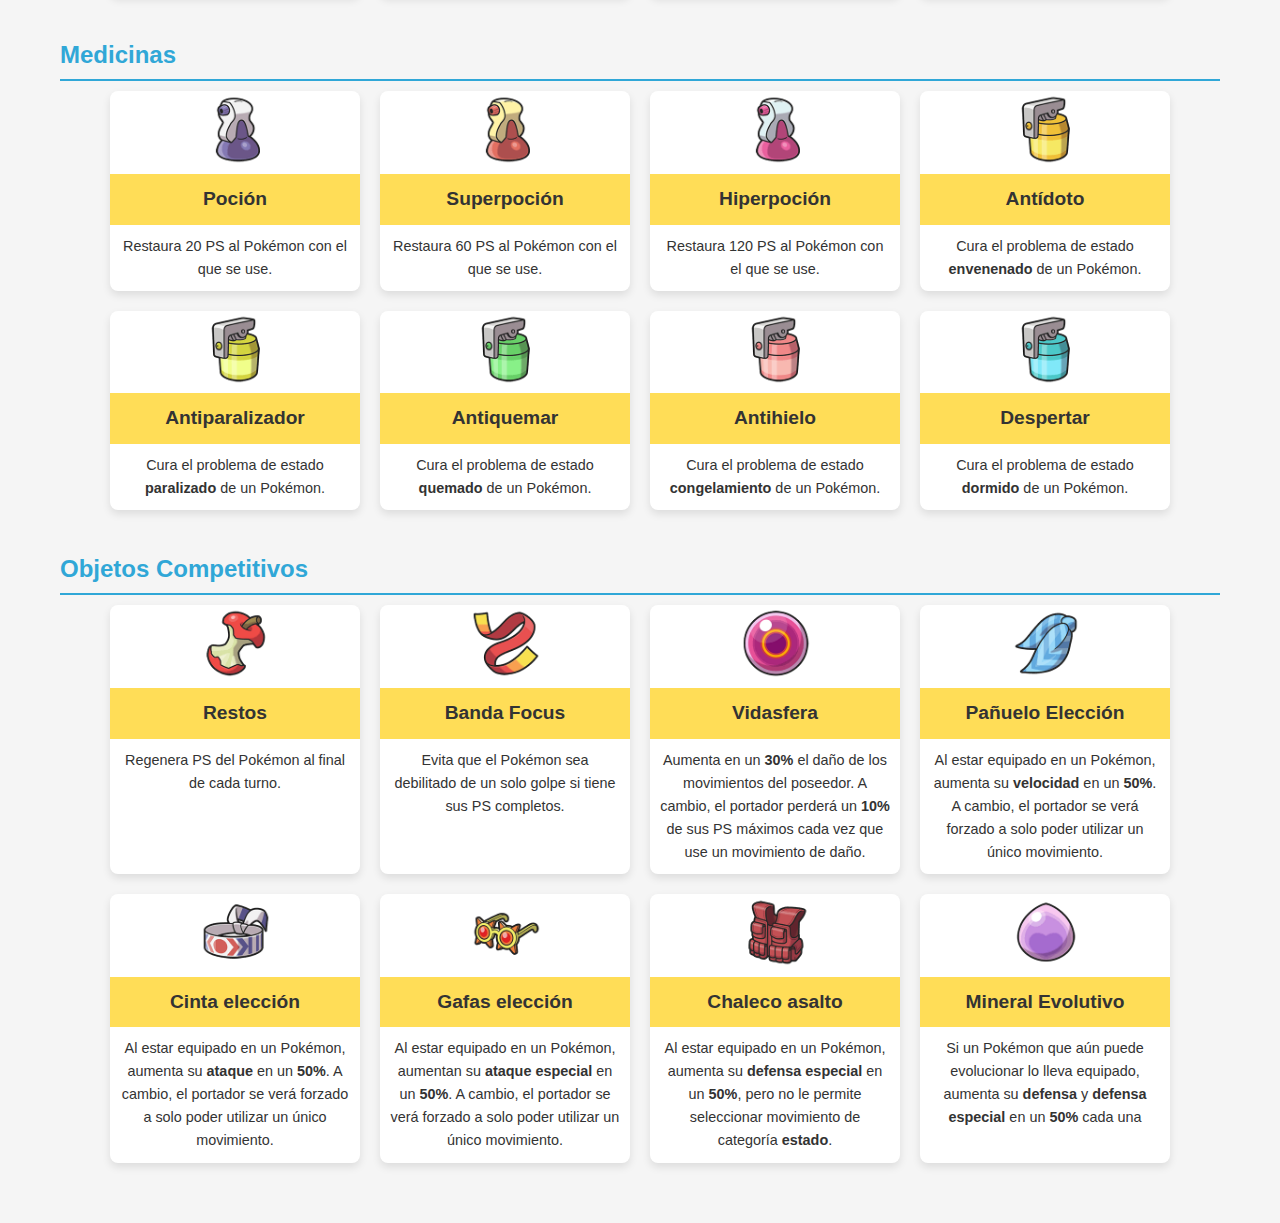
==== commit 1a272e64: "Implementación de sección "About" y corrección de efectividad de tipos en la "Tabla de tipos"" ====
--- a/objetos.html
+++ b/objetos.html
@@ -26,7 +26,7 @@
             <li><a href="index.html">Mi Equipo</a></li>
             <li><a href="tabla-tipos.html">Tabla de Tipos</a></li>
             <li><a href="objetos.html">Objetos</a></li>
-            <li><a href="#extras">Extras</a></li>
+            <li><a href="about.html">About</a></li>
         </ul>
         <div class="actions">
             <button class="btn-login">Iniciar Sesión</button>
--- a/css/styles.css
+++ b/css/styles.css
@@ -3,7 +3,6 @@
     margin: 0;
     box-sizing: border-box;
     font-family: "Poppins", sans-serif;
-    color: #333;
 }
 
 /* Estilo general */
@@ -535,22 +534,30 @@
     color: #fff;
     padding: 0 1em;
     display: flex;
+    flex-wrap: wrap; /* Permite que los elementos se ajusten automáticamente */
     justify-content: space-between;
     align-items: center;
-    height: 50px;
+    height: auto; /* Ajusta automáticamente la altura si las secciones se apilan */
     font-family: Arial, sans-serif;
     font-size: 0.9em;
+    text-align: center; /* Centra el texto por defecto */
 }
 
 /* Secciones del footer */
 .footer-section {
+    flex: 1 1 30%; /* Cada sección ocupa al menos 30% del ancho disponible */
     display: flex;
     align-items: center;
-    justify-content: flex-start;
+    justify-content: center; /* Centra las secciones horizontalmente */
     overflow: hidden; /* Evita desbordamientos */
+    margin: 10px 0; /* Espaciado entre las filas en pantallas pequeñas */
 }
 
 /* Redes sociales */
+.social-icons {
+    justify-content: center; /* Centra los íconos dentro de su sección */
+}
+
 .social-icons a {
     margin: 0 8px;
     display: inline-block;
@@ -598,3 +605,33 @@
     transform: scale(1.1); /* Amplía ligeramente al pasar el cursor */
     transition: transform 0.3s ease;
 }
+
+/* Responsivo: Ajustes para pantallas pequeñas */
+@media (max-width: 768px) {
+    .footer {
+        position: static;
+        flex-direction: column;
+        text-align: center;
+        height: auto; 
+    }
+
+    .footer-section {
+        flex: 1 1 100%; /* Cada sección ocupa el ancho completo */
+        margin-bottom: 5px; /* Espaciado entre secciones */
+    }
+
+    .social-icons {
+        margin-top: 5px; 
+    }
+
+    .social-icons a {
+        margin: 0 5px; 
+    }
+
+    .social-icons img {
+        width: 24px; /* Tamaño ligeramente mayor en pantallas pequeñas */
+        height: 24px;
+    }
+}
+
+
